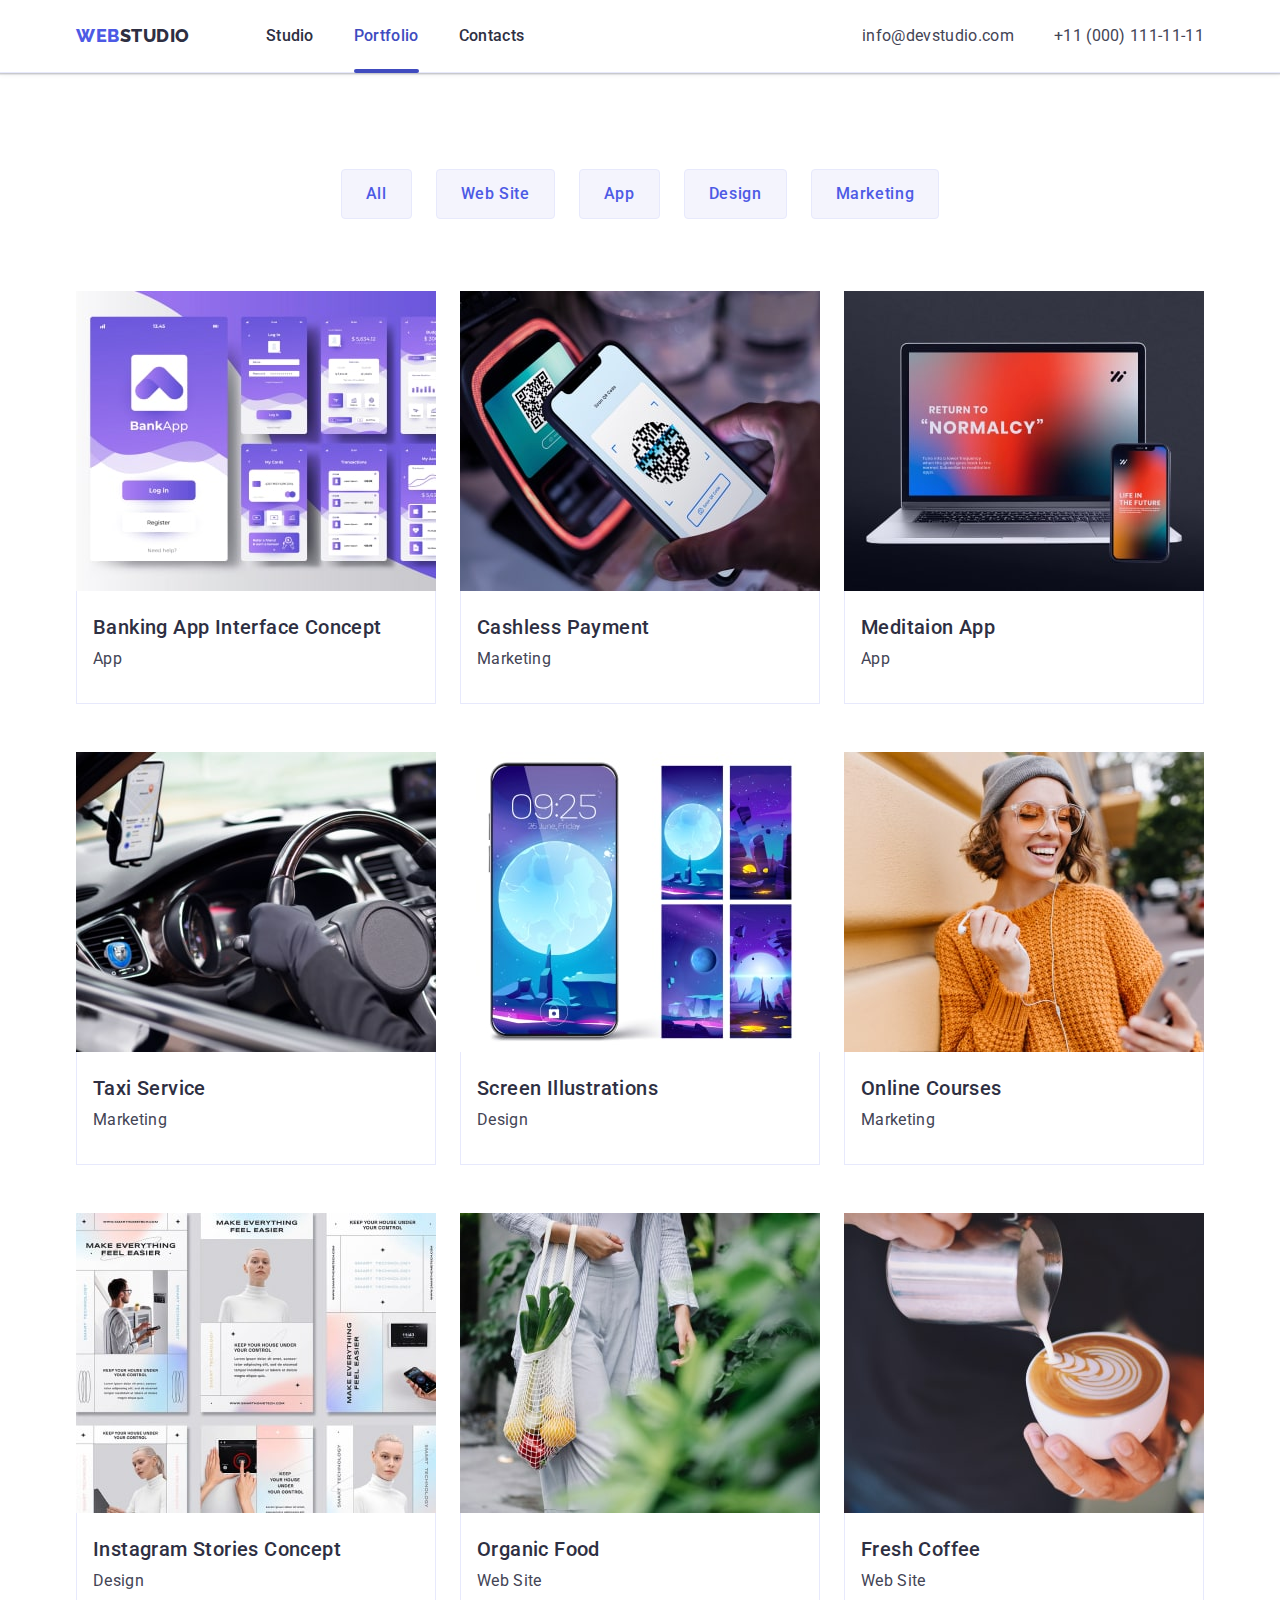
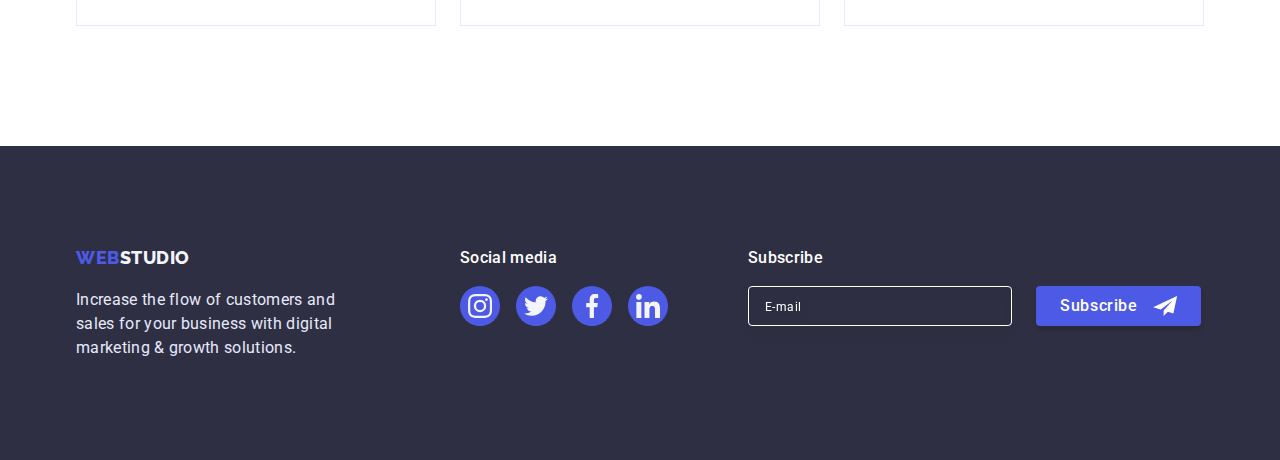
==== portfolio.html @ 574178ff "Initial commit" ====
<!DOCTYPE html>
<html lang="en">
  <head>
    <meta charset="UTF-8" />
    <meta http-equiv="X-UA-Compatible" content="IE=edge" />
    <meta name="viewport" content="width=device-width, initial-scale=1.0" />
    <title>Portfolio</title>
    <link
      href="https://fonts.googleapis.com/css2?family=Raleway:wght@800&family=Roboto:wght@400;500;700;900&display=swap"
      rel="stylesheet"
    />
    <link
      rel="stylesheet"
      href="https://cdnjs.cloudflare.com/ajax/libs/modern-normalize/1.1.0/modern-normalize.min.css"
    />
    <link rel="stylesheet" href="./css/styles.css" />
  </head>

  <body>
    <!-- TOP Line  -->

    <header class="page-header">
      <div class="container main-nav">
        <nav class="navigation">
          <a href="./index.html" class="logo"
            ><span class="accent">Web</span>Studio</a
          >

          <!-- Menu Naw -->

          <ul class="site-nav">
            <li class="page-navigation">
              <a href="./index.html" class="page">Studio</a>
            </li>
            <li class="page-navigation">
              <a href="./portfolio.html" class="page current">Portfolio</a>
            </li>
            <li class="page-navigation">
              <a href="" class="page">Contacts</a>
            </li>
          </ul>
        </nav>
        <address class="address-nav">
          <ul class="contact-nav">
            <li class="contact-link">
              <a href="mailto:info@devstudio.com" class="link"
                >info@devstudio.com</a
              >
            </li>
            <li class="contact-link">
              <a href="tel:+110001111111" class="link">+11 (000) 111-11-11</a>
            </li>
          </ul>
        </address>
      </div>
    </header>
    <!-- Navigation Button  -->
    <section class="section portfolio-section">
      <div class="container">
        <h1 class="section-title visually-hidden">Chapter</h1>
        <ul class="button-set">
          <li class="button-item">
            <button class="button-portfolio" type="button">All</button>
          </li>
          <li class="button-item">
            <button class="button-portfolio" type="button">Web Site</button>
          </li>
          <li class="button-item">
            <button class="button-portfolio" type="button">App</button>
          </li>
          <li class="button-item">
            <button class="button-portfolio" type="button">Design</button>
          </li>
          <li class="button-item">
            <button class="button-portfolio" type="button">Marketing</button>
          </li>
        </ul>

        <!-- Portfolio -->

        <ul class="card-set">
          <li class="box-image">
            <a class="portfolio-link" href="">
              <div class="portfolio-link-photo">
                <img
                  src="./images/image1.jpg"
                  alt="bank application"
                  width="360"
                />
                <div class="overlay">
                  <p class="portfolio-overlay-text">
                    14 Stylish and User-Friendly App Design Concepts · Task
                    Manager App · Calorie Tracker App · Exotic Fruit Ecommerce
                    App · Cloud Storage App
                  </p>
                </div>
              </div>
              <div class="project">
                <h2 class="title">Banking App Interface Concept</h2>
                <p class="section-title-text">App</p>
              </div></a
            >
          </li>
          <li class="box-image">
            <a class="portfolio-link" href="">
              <div class="portfolio-link-photo">
                <img
                  src="./images/image2.jpg"
                  alt="phone payment"
                  width="360"
                />
                <div class="overlay">
                  <p class="portfolio-overlay-text">
                    14 Stylish and User-Friendly App Design Concepts · Task
                    Manager App · Calorie Tracker App · Exotic Fruit Ecommerce
                    App · Cloud Storage App
                  </p>
                </div>
              </div>
              <div class="project">
                <h2 class="title">Cashless Payment</h2>
                <p class="section-title-text">Marketing</p>
              </div></a
            >
          </li>
          <li class="box-image">
            <a class="portfolio-link" href="">
              <div class="portfolio-link-photo">
                <img
                  src="./images/image3.jpg"
                  alt="phone and laptop"
                  width="360"
                />
                <div class="overlay">
                  <p class="portfolio-overlay-text">
                    14 Stylish and User-Friendly App Design Concepts · Task
                    Manager App · Calorie Tracker App · Exotic Fruit Ecommerce
                    App · Cloud Storage App
                  </p>
                </div>
              </div>
              <div class="project">
                <h2 class="title">Meditaion App</h2>
                <p class="section-title-text">App</p>
              </div></a
            >
          </li>
          <li class="box-image">
            <a class="portfolio-link" href="">
              <div class="portfolio-link-photo">
                <img src="./images/image4.jpg" alt="car inside" width="360" />
                <div class="overlay">
                  <p class="portfolio-overlay-text">
                    14 Stylish and User-Friendly App Design Concepts · Task
                    Manager App · Calorie Tracker App · Exotic Fruit Ecommerce
                    App · Cloud Storage App
                  </p>
                </div>
              </div>
              <div class="project">
                <h2 class="title">Taxi Service</h2>
                <p class="section-title-text">Marketing</p>
              </div></a
            >
          </li>
          <li class="box-image">
            <a class="portfolio-link" href="">
              <div class="portfolio-link-photo">
                <img
                  src="./images/image5.jpg"
                  alt="illustration on phone"
                  width="360"
                />
                <div class="overlay">
                  <p class="portfolio-overlay-text">
                    14 Stylish and User-Friendly App Design Concepts · Task
                    Manager App · Calorie Tracker App · Exotic Fruit Ecommerce
                    App · Cloud Storage App
                  </p>
                </div>
              </div>
              <div class="project">
                <h2 class="title">Screen Illustrations</h2>
                <p class="section-title-text">Design</p>
              </div></a
            >
          </li>
          <li class="box-image">
            <a class="portfolio-link" href="">
              <div class="portfolio-link-photo">
                <img
                  src="./images/image6.jpg"
                  alt="woman with phone"
                  width="360"
                />
                <div class="overlay">
                  <p class="portfolio-overlay-text">
                    14 Stylish and User-Friendly App Design Concepts · Task
                    Manager App · Calorie Tracker App · Exotic Fruit Ecommerce
                    App · Cloud Storage App
                  </p>
                </div>
              </div>
              <div class="project">
                <h2 class="title">Online Courses</h2>
                <p class="section-title-text">Marketing</p>
              </div></a
            >
          </li>
          <li class="box-image">
            <a class="portfolio-link" href="">
              <div class="portfolio-link-photo">
                <img
                  src="./images/image7.jpg"
                  alt="application pages"
                  width="360"
                />
                <div class="overlay">
                  <p class="portfolio-overlay-text">
                    14 Stylish and User-Friendly App Design Concepts · Task
                    Manager App · Calorie Tracker App · Exotic Fruit Ecommerce
                    App · Cloud Storage App
                  </p>
                </div>
              </div>
              <div class="project">
                <h2 class="title">Instagram Stories Concept</h2>
                <p class="section-title-text">Design</p>
              </div></a
            >
          </li>
          <li class="box-image">
            <a class="portfolio-link" href="">
              <div class="portfolio-link-photo">
                <img
                  src="./images/image8.jpg"
                  alt="woman with bag"
                  width="360"
                />
                <div class="overlay">
                  <p class="portfolio-overlay-text">
                    14 Stylish and User-Friendly App Design Concepts · Task
                    Manager App · Calorie Tracker App · Exotic Fruit Ecommerce
                    App · Cloud Storage App
                  </p>
                </div>
              </div>
              <div class="project">
                <h2 class="title">Organic Food</h2>
                <p class="section-title-text">Web Site</p>
              </div></a
            >
          </li>
          <li class="box-image">
            <a class="portfolio-link" href="">
              <div class="portfolio-link-photo">
                <img src="./images/image9.jpg" alt="cup a coffee" width="360" />
                <div class="overlay">
                  <p class="portfolio-overlay-text">
                    14 Stylish and User-Friendly App Design Concepts · Task
                    Manager App · Calorie Tracker App · Exotic Fruit Ecommerce
                    App · Cloud Storage App
                  </p>
                </div>
              </div>
              <div class="project">
                <h2 class="title">Fresh Coffee</h2>
                <p class="section-title-text">Web Site</p>
              </div></a
            >
          </li>
        </ul>
      </div>
    </section>
    <!-- Footer -->
    <footer class="page-footer">
      <div class="container footer-page">
        <div class="footer-logo">
          <a href="./index.html" class="logo"
            ><span class="accent">Web</span>Studio</a
          >
          <p class="text">
            Increase the flow of customers and sales for your business with
            digital marketing & growth solutions.
          </p>
        </div>
        <div class="footer-social">
          <h3 class="footer-title title">Social media</h3>
          <ul class="social-list">
            <li class="social-item footer">
              <a href="" class="social-link footer">
                <svg class="social-icon footer">
                  <use href="./images/symbol-defs.svg#icon-instagram"></use>
                </svg>
              </a>
            </li>
            <li class="social-item footer">
              <a href="" class="social-link footer">
                <svg class="social-icon footer">
                  <use href="./images/symbol-defs.svg#icon-twitter"></use>
                </svg>
              </a>
            </li>
            <li class="social-item footer">
              <a href="" class="social-link footer">
                <svg class="social-icon footer">
                  <use href="./images/symbol-defs.svg#icon-facebook"></use>
                </svg>
              </a>
            </li>
            <li class="social-item footer">
              <a href="" class="social-link footer">
                <svg class="social-icon footer">
                  <use href="./images/symbol-defs.svg#icon-linkedin"></use>
                </svg>
              </a>
            </li>
          </ul>
        </div>

        <div class="subscribe">
          <b class="subscribe-form-header">Subscribe</b>
          <form class="subscribe-form">
            <input
              class="subscribe-input"
              type="email"
              name="email"
              id="mail"
              placeholder="E-mail"
            />
            <button class="subscribe-button button" type="submit">
              Subscribe
              <svg class="icon-icon-send footer">
                <use href="./images/symbol-defs.svg#icon-icon-send"></use>
              </svg>
            </button>
          </form>
        </div>
      </div>
    </footer>
  </body>
</html>
---- css/styles.css ----
:root {
  --main-color-background: #ffffff;
  --second-color-background: #2e2f42;
  --third-color-background: #f4f4fd;
  --main-color-headline: #2e2f42;
  --second-color-headline: #ffffff;
  --main-color-paragraph: #434455;
  --second-color-paraagraph: #e7e9fc;
  --button-color: #4d5ae5;
  --hover-color: #404bbf;
}

/*-------------- clear styles --------- */
ul,
ol {
  list-style: none;
  padding: 0;
  margin: 0;
}
a {
  padding: 0;
  margin: 0;
  text-decoration: none;
}
p {
  padding: 0;
  margin: 0;
  text-decoration: none;
}
h1,
h2,
h3,
h4,
h5,
h6 {
  margin: 0;
}
img {
  display: block;
  max-width: 100%;
  height: auto;
}
.visually-hidden {
  width: 1px;
  height: 1px;
  clip: rect(0 0 0 0);
  clip-path: inset(100%);
  overflow: hidden;
  position: absolute;
  padding: 0;
  margin: -1px;
  border: 0;

  white-space: nowrap;
}
/*---------------- Body -----------------*/
body {
  margin: 0;
  background-color: var(--main-color-background);
  font-family: 'roboto', sans-serif;
  color: var(--main-color-paragraph);
}

.container {
  max-width: 1158px;
  padding-left: 15px;
  padding-right: 15px;
  margin: 0 auto;
}

/* -------- Navigation set ------ */
.site-nav {
  display: flex;
  margin-left: 76px;
  gap: 40px;
}

.contact-nav {
  display: flex;
  gap: 40px;
}

.navigation {
  display: flex;
  align-items: center;
}
.main-nav {
  display: flex;
  align-items: center;
}
.address-nav {
  display: flex;
  margin-left: auto;
}

/*----------------- Header -----------------*/
.page-header {
  padding-bottom: 24px;
  padding-top: 24px;
  border-bottom: 1px solid #e7e9fc;
  box-shadow: 0px 2px 1px rgba(46, 47, 66, 0.08),
    0px 1px 1px rgba(46, 47, 66, 0.16), 0px 1px 6px rgba(46, 47, 66, 0.08);
}

.page-header .logo,
.page-header .accent,
.page-footer .accent {
  align-items: center;
  font-family: 'Raleway', sans-serif;
  font-size: 18px;
  font-style: normal;
  font-weight: 800;
  text-transform: uppercase;
  letter-spacing: 0.03em;
  line-height: 1.33;

  color: var(--main-color-headline);
}
.page-header .accent,
.page-footer .accent {
  color: var(--button-color);
}

.site-nav .page {
  display: block;
  position: relative;
  font-size: 16px;
  font-style: normal;
  font-weight: 500;
  letter-spacing: 0.02em;
  line-height: 1.5;

  color: var(--main-color-headline);
  transition-duration: 250ms;

  transition-property: color;
  transition-timing-function: cubic-bezier(0.4, 0, 0.2, 1);
}
.current.page {
  color: var(--hover-color);
}

.current.page::after {
  width: 100%;
  height: 4px;
  position: absolute;
  bottom: -25px;
  left: 0;
  border-radius: 2px;
  background-color: #404bbf;
  opacity: 1;
  content: '';
}

.address-nav .link {
  font-size: 16px;
  font-style: normal;
  letter-spacing: 0.02em;
  line-height: 1.5;
  color: var(--main-color-paragraph);
  transition-duration: 250ms;

  transition-property: color;
  transition-timing-function: cubic-bezier(0.4, 0, 0.2, 1);
}

.site-nav .page:hover,
.site-nav .page:focus,
.site-nav .page:active,
.address-nav .link:hover,
.address-nav .link:focus,
.address-nav .link:active {
  color: var(--hover-color);
}

/*------------------- MAIN ----------------------- */
/*------------ Hero----------- */
.hero {
  max-width: 1440px;
  padding-bottom: 188px;
  padding-top: 188px;
  margin-left: auto;
  margin-right: auto;

  background-color: var(--second-color-background);
  background-image: linear-gradient(
      rgba(46, 47, 66, 0.7),
      rgba(46, 47, 66, 0.7)
    ),
    url(../images/people-office.jpg);
  background-position: center;
  background-repeat: no-repeat;
  background-size: cover;
  text-align: center;
}

.hero .hero-headline {
  max-width: 496px;
  margin-bottom: 48px;
  margin-left: auto;
  margin-right: auto;
  font-size: 56px;
  font-style: normal;
  font-weight: 700;
  text-align: center;
  letter-spacing: 0.02em;
  line-height: 1.07;

  color: var(--second-color-headline);
}

/*----------- button -----------*/
.button {
  padding: 16px 32px;
  border: none;
  border-radius: 4px;
  background-color: var(--button-color);
  box-shadow: 0px 4px 4px rgba(0, 0, 0, 0.15);
  font-family: inherit;
  font-size: 16px;
  font-style: normal;
  font-weight: 500;
  letter-spacing: 0.04em;
  line-height: 1.5;
  color: var(--second-color-headline);
  transition-duration: 250ms;

  transition-property: background-color;
  transition-timing-function: cubic-bezier(0.4, 0, 0.2, 1);
  cursor: pointer;
}

.button:hover,
.button:focus {
  background-color: var(--hover-color);
}

/*------------- Portfolio ------------*/
.button-portfolio {
  padding: 12px 24px;
  border: 1px solid #e7e9fc;
  border-radius: 4px;
  background-color: #f4f4fd;

  font-family: inherit;
  font-size: 16px;
  font-weight: 500;
  letter-spacing: 0.04em;
  line-height: 1.5;
  color: var(--button-color);
  transition-duration: 250ms;

  transition-property: background-color, color, border-color, box-shadow;
  transition-timing-function: cubic-bezier(0.4, 0, 0.2, 1);
  cursor: pointer;
}
.section.portfolio-section {
  padding-top: 96px;
}

.button-portfolio:hover,
.button-portfolio:focus {
  border-color: var(--hover-color);
  background-color: var(--button-color);
  box-shadow: 0px 3px 1px rgba(0, 0, 0, 0.1), 0px 2px 1px rgba(0, 0, 0, 0.08),
    0px 2px 2px rgba(0, 0, 0, 0.12);
  color: var(--second-color-headline);
}

.project {
  padding-bottom: 24px;
  padding-left: 16px;
  padding-right: 16px;
  padding-top: 24px;
  border-bottom: 1px solid #e7e9fc;
  border-left: 1px solid #e7e9fc;
  border-right: 1px solid #e7e9fc;
  color: var(--main-color-paragraph);
}
.portfolio-link:hover,
.portfolio-link:focus {
  display: block;
  box-shadow: 0px 1px 6px rgba(46, 47, 66, 0.08),
    0px 1px 1px rgba(46, 47, 66, 0.16), 0px 2px 1px rgba(46, 47, 66, 0.08);
}

.portfolio-link-photo {
  overflow: hidden;
  position: relative;
}

.overlay {
  width: 100%;
  height: 100%;
  position: absolute;
  padding-left: 32px;
  padding-right: 32px;
  padding-top: 40px;
  background-color: #4d5ae5;
  transform: translateY(0);
  transition: transform 250ms cubic-bezier(0.4, 0, 0.2, 1);
}
.portfolio-link:hover .overlay,
.portfolio-link:focus .overlay {
  transform: translateY(-100%);
}

.portfolio-overlay-text {
  font-size: 16px;
  font-weight: 400;
  letter-spacing: 0.02em;
  line-height: 1.5;
  color: #f4f4fd;
}
/* ------- Button Set -------- */
.button-set {
  display: flex;
  flex-wrap: wrap;
  align-items: center;
  justify-content: center;
  margin-bottom: 72px;
  gap: 24px;
}

/*-------------- 3 Section -------------*/
.section.no-padding {
  padding-bottom: 0;
}

.section {
  padding: 120px 0;

  color: var(--main-color-paragraph);
}

.second-section {
  padding: 120px 0;
  background-color: var(--third-color-background);
  text-align: center;
}

.person {
  padding: 24px 5px 32px;
  border-radius: 0px 0px 4px 4px;
  background-color: var(--main-color-background);
  box-shadow: 0px 1px 6px rgba(46, 47, 66, 0.08),
    0px 1px 1px rgba(46, 47, 66, 0.16), 0px 2px 1px rgba(46, 47, 66, 0.08);
}

.section-header {
  margin-bottom: 72px;
  font-size: 36px;
  font-style: normal;
  font-weight: 700;
  text-align: center;
  text-transform: capitalize;
  letter-spacing: 0.02em;
  line-height: 1.11;

  color: var(--main-color-headline);
}

.title.no-padding {
  padding: 0;
  padding-top: 8px;
}

.title {
  margin-bottom: 8px;
  font-size: 20px;
  font-style: normal;
  font-weight: 500;
  letter-spacing: 0.02em;
  line-height: 1.2;

  color: var(--main-color-headline);
}

.person .section-title-text,
.project .section-title-text {
  font-size: 16px;
  line-height: 1.5;
}
.section-title-text {
  margin-bottom: 8px;
  font-size: 16px;
  letter-spacing: 0.02em;
  line-height: 1.5;
}

/* --------- Card Set -------- */

.card-set {
  display: flex;
  column-gap: 24px;
  row-gap: 48px;
  flex-wrap: wrap;
  align-items: center;
}

.card-set > .box-item {
  width: calc((100% - 72px) / 4);
}

.card-set > .box-image {
  width: calc((100% - 48px) / 3);
}

.card-set > .customer {
  width: calc((100% - 120px) / 6);
}
/* ====== Benefits ====== */
.benefits {
  display: flex;
  gap: 24px;
}

.benefits > .benefits-list {
  width: calc((100% - 72px) / 4);
}

.benefits-icon {
  width: 64px;
  height: 64px;
}

.benefits-image {
  display: flex;
  width: 264px;
  height: 112px;
  align-items: center;
  justify-content: center;
  border-radius: 4px;
  background: #f4f4fd;
}
/*--------------- Our Team --------------*/
.social-list {
  display: flex;
  justify-content: center;
  gap: 24px;
}
.social-item {
  width: 40px;
  height: 40px;
}
.social-link {
  display: flex;
  width: 100%;
  height: 100%;
  align-items: center;
  justify-content: center;
  border-radius: 50%;
  background-color: #4d5ae5;
  transition-duration: 250ms;

  transition-property: background-color;
  transition-timing-function: cubic-bezier(0.4, 0, 0.2, 1);
  fill: #f4f4fd;
}
.social-icon {
  width: 16px;
  height: 16px;
}
.social-link:hover {
  background-color: #404bbf;
}
/* --------- Customers--------- */

.customer-logo {
  width: 104px;
  height: 56px;
  transition-duration: 250ms;

  transition-property: fill;
  transition-timing-function: cubic-bezier(0.4, 0, 0.2, 1);
  fill: #afb1b8;
}
.customer-link {
  display: flex;
  width: 168px;
  height: 88px;
  align-items: center;
  justify-content: center;
  border: 1px solid #8e8f99;
  border-radius: 4px;
  transition-duration: 250ms;

  transition-property: border-color;
  transition-timing-function: cubic-bezier(0.4, 0, 0.2, 1);
}
.customer-link:hover,
.customer-link:focus {
  border-color: #404bbf;
}
.customer-link:hover .customer-logo,
.customer-link:focus .customer-logo {
  fill: #404bbf;
}
/*------------------- Footer ------------------*/
.page-footer {
  padding: 100px 0;
  background-color: var(--second-color-background);
}

.page-footer .logo {
  display: block;
  align-items: center;
  margin-bottom: 18px;
  font-family: 'Raleway';
  font-size: 18px;
  font-style: normal;
  font-weight: 800;
  text-transform: uppercase;
  letter-spacing: 0.03em;
  line-height: 1.16;

  color: var(--third-color-background);
}

.page-footer .text {
  max-width: 264px;
  font-size: 16px;
  letter-spacing: 0.02em;
  line-height: 1.5;
  color: var(--second-color-paraagraph);
}

.social-list {
  display: flex;
  align-items: start;
}

.footer-page {
  display: flex;
}
.footer-logo {
  margin-right: 120px;
}
.footer-title {
  margin-bottom: 16px;
  font-size: 16px;
  line-height: 24px;
  color: #ffffff;
}
.footer-social > .social-list {
  gap: 16px;
}

.social-icon.footer {
  width: 24px;
  height: 24px;
}

.social-link.footer:hover {
  border-radius: 50%;
  background-color: rgba(49, 208, 170, 1);
}

.subscribe-input {
  width: 264px;
  height: 40px;
  padding-left: 16px;
  border: 1px solid #ffffff;
  border-radius: 4px;
  background-color: transparent;
  filter: drop-shadow(0px 4px 4px rgba(0, 0, 0, 0.15));
  outline: none;
  color: #ffffff;
}
.subscribe-input::placeholder {
  font-family: 'Roboto';
  font-size: 12px;
  font-style: normal;
  font-weight: 400;
  letter-spacing: 0.04em;
  line-height: 0.5;
  color: #ffffff;
}

.icon-icon-send {
  width: 24px;
  height: 20px;
  position: absolute;
  top: 50%;
  right: 24px;
  transform: translateY(-50%);
  fill: #ffffff;
}

.subscribe-form {
  display: flex;
  margin-top: 16px;
  gap: 24px;
}
.subscribe {
  display: block;
  margin-left: 80px;
}
.subscribe-form-header {
  display: block;
  font-family: 'Roboto';
  font-size: 16px;
  font-size: 16px;
  font-style: normal;
  font-weight: 500;
  letter-spacing: 0.02em;
  line-height: 24px;
  line-height: 1.5;
  color: #ffffff;
}

.subscribe-button {
  align-content: flex-start;
  width: 165px;
  height: 40px;
  position: relative;
  padding: 8px 24px;
  text-align: start;
}

/*--------- Modal Window --------*/
.backdrop {
  width: 100%;
  height: 100%;
  position: fixed;
  top: 0;
  left: 0;

  background-color: rgba(46, 47, 66, 0.4);

  transition: opacity 250ms cubic-bezier(0.4, 0, 0.2, 1),
    visibility 250ms cubic-bezier(0.4, 0, 0.2, 1);
}

.backdrop.is-hidden {
  opacity: 0;
  pointer-events: none;
}

.backdrop.is-hidden .modal {
  transform: translate(-50%, -50%) scaleX(0);
}

.modal {
  width: 408px;
  height: auto;
  position: absolute;
  top: 50%;
  left: 50%;
  padding: 72px 24px 24px 24px;
  border-radius: 4px;

  background-color: #fcfcfc;
  box-shadow: 0px 1px 1px rgba(0, 0, 0, 0.14), 0px 1px 3px rgba(0, 0, 0, 0.12),
    0px 2px 1px rgba(0, 0, 0, 0.2);
  transform: translate(-50%, -50%) scaleX(1);

  transition: transform 250ms cubic-bezier(0.4, 0, 0.2, 1);
}
.close-modal-button {
  display: flex;
  width: 24px;
  height: 24px;
  align-items: center;
  justify-content: center;
  position: absolute;
  top: 24px;
  right: 24px;
  border: 1px solid rgba(0, 0, 0, 0.1);
  border-radius: 50%;
  background-color: #e7e9fc;
}
.close-modal-button:hover,
.close-modal-button:active,
.close-modal-button:focus {
  background-color: #404bbf;
}

.icon-button-close {
  width: 8px;
  height: 8px;
  fill: #2e2f42;
}

.close-modal-button:hover .icon-button-close,
.close-modal-button:active .icon-button-close,
.close-modal-button:focus .icon-button-close {
  fill: #ffffff;
}

/* ------ Form -------- */

.contact-form {
  display: flex;
  flex-direction: column;
}
.contact-form-header {
  margin-bottom: 16px;
  font-family: 'Roboto';
  font-size: 16px;
  font-style: normal;
  font-weight: 500;
  text-align: center;
  letter-spacing: 0.02em;
  line-height: 1.5;
  color: var(--main-color-headline);
}

.label-form-name {
  margin-bottom: 4px;
  font-family: 'Roboto';
  font-size: 12px;
  font-style: normal;
  font-weight: 400;
  letter-spacing: 0.01em;
  line-height: 1.16;
  color: #8e8f99;
}
.textarea-form {
  width: 360px;
  height: 120px;
  padding-left: 16px;
  padding-top: 8px;
  border: 1px solid rgba(46, 47, 66, 0.4);
  border-radius: 4px;
  resize: none;
  outline: transparent;
  font-family: 'Roboto';
  font-size: 12px;
  font-style: normal;
  font-weight: 400;
  letter-spacing: 0.04em;
  line-height: 1.16;
  transition-duration: 250ms;
  transition-property: border;
  transition-timing-function: cubic-bezier(0.4, 0, 0.2, 1);
}

.textarea-form::placeholder {
  font-family: 'Roboto';
  font-size: 12px;
  font-style: normal;
  font-weight: 400;
  letter-spacing: 0.04em;
  line-height: 1.16;
  color: rgba(46, 47, 66, 0.4);
}

.textarea-form:focus,
.textarea-form:active {
  border: 1px solid #4d5ae5;
  border-radius: 4px;
}

.policy-form-area {
  padding-bottom: 24px;
  padding-top: 16px;
}

.label-policy {
  display: flex;
  align-items: end;
  font-family: 'Roboto';
  font-size: 12px;
  font-style: normal;
  font-weight: 400;
  letter-spacing: 0.04em;
  line-height: 1.16;
  color: #8e8f99;
  gap: 8px;
}

.label-policy > a {
  text-decoration: underline;
  color: #4d5ae5;
}

.label-policy::before {
  display: block;
  width: 16px;
  height: 16px;
  border: 1px solid rgba(46, 47, 66, 0.4);
  border-radius: 2px;
  content: '';
  transition-duration: 250ms;
  transition-property: background-color;
  transition-timing-function: cubic-bezier(0.4, 0, 0.2, 1);
}

.input-checkbox:checked + .label-policy::before {
  border: none;
  background-color: #404bbf;
  background-image: url(../images/check-icon.svg);
  background-position: center;
  background-repeat: no-repeat;
}

.contact-form-area {
  display: flex;
  flex-direction: column;
  position: relative;
  margin-bottom: 8px;
}

.icon {
  position: absolute;
  top: 50%;
  left: 19px;
  transform: translateY(-50%);
  transition-duration: 250ms;
  transition-property: fill;
  transition-timing-function: cubic-bezier(0.4, 0, 0.2, 1);
}

.submit-button {
  align-self: center;
  width: 169px;
  height: 56px;
}

.icon-person {
  width: 18px;
  height: 18px;
}
.icon-phone {
  width: 18px;
  height: 24px;
}
.icon-email {
  width: 18px;
  height: 24px;
}
.input-form {
  width: 360px;
  height: 40px;
  padding-left: 38px;
  border: 1px solid rgba(46, 47, 66, 0.4);
  border-radius: 4px;
  outline: transparent;
  font-family: 'Roboto';
  font-size: 12px;
  font-style: normal;
  font-weight: 400;
  letter-spacing: 0.04em;
  line-height: 1.16;
  transition-duration: 250ms;
  transition-property: border;
  transition-timing-function: cubic-bezier(0.4, 0, 0.2, 1);
}

.input-form:focus,
.input-form:active {
  border: 1px solid #4d5ae5;
  border-radius: 4px;
}

.input-form:focus + .icon,
.input-form:active + .icon {
  fill: #4d5ae5;
}
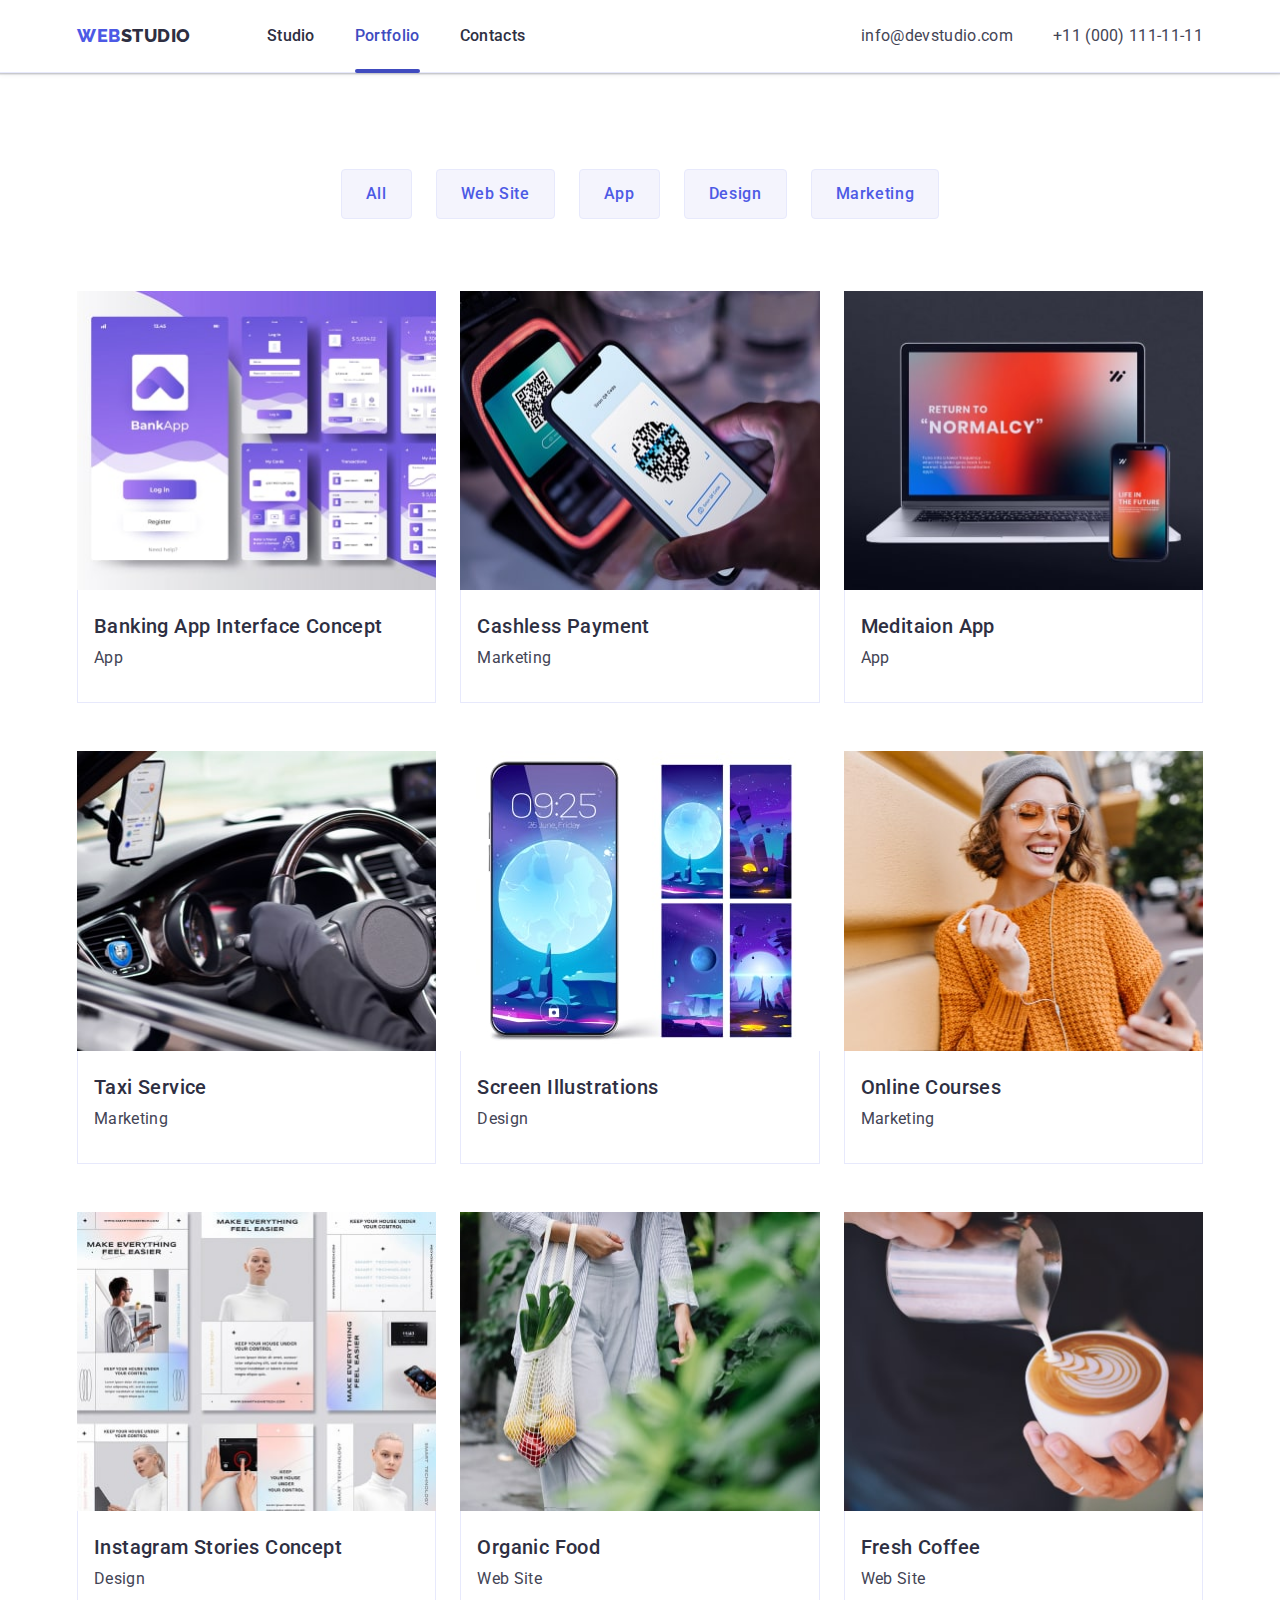
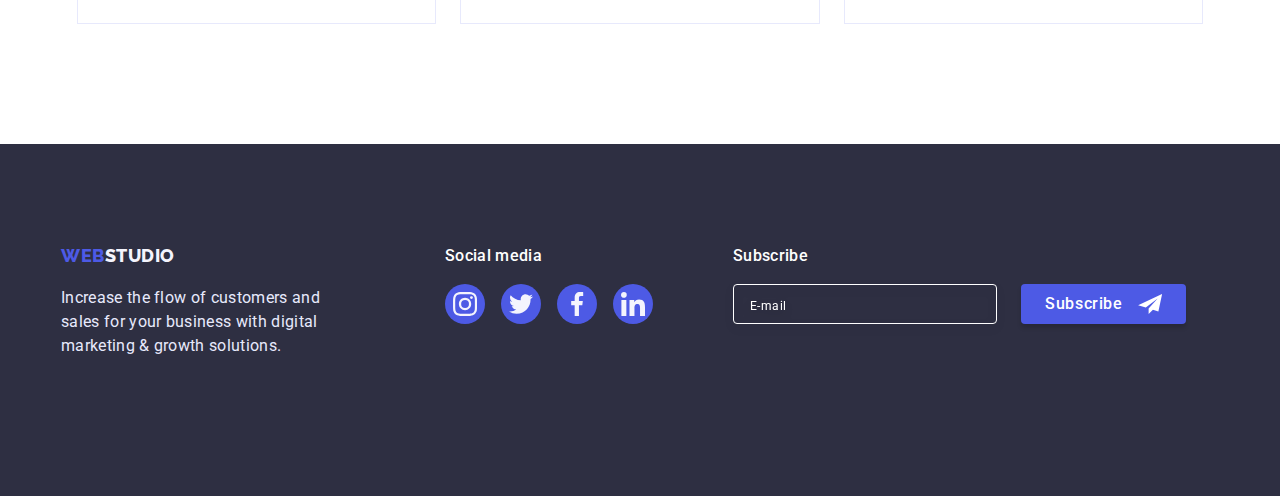
==== commit 0e72dac5: "before check" ====
--- a/portfolio.html
+++ b/portfolio.html
@@ -14,6 +14,7 @@
       href="https://cdnjs.cloudflare.com/ajax/libs/modern-normalize/1.1.0/modern-normalize.min.css"
     />
     <link rel="stylesheet" href="./css/styles.css" />
+    <link rel="stylesheet" href="./css/media.css" />
   </head>
 
   <body>
--- a/css/styles.css
+++ b/css/styles.css
@@ -62,37 +62,121 @@
 }
 
 .container {
-  max-width: 1158px;
-  padding-left: 15px;
-  padding-right: 15px;
+  width: 100%;
+  padding-left: 16px;
+  padding-right: 16px;
   margin: 0 auto;
 }
 
 /* -------- Navigation set ------ */
+
 .site-nav {
-  display: flex;
-  margin-left: 76px;
-  gap: 40px;
-}
-
-.contact-nav {
-  display: flex;
-  gap: 40px;
-}
-
+  display: none;
+}
+.address-nav {
+  display: none;
+}
+.button-hamburger {
+  display: flex;
+  justify-content: center;
+  padding: 0;
+  background: #ffffff;
+  border: none;
+  align-self: flex-end;
+}
+.icon-hamburger {
+  display: block;
+  width: 32px;
+  height: 32px;
+  stroke: #000;
+}
+.backdrop .menu-modal {
+  width: 100%;
+  height: 100%;
+}
+.no-scroll {
+  margin: 0;
+  height: 100%;
+  overflow: hidden;
+}
 .navigation {
   display: flex;
   align-items: center;
 }
 .main-nav {
   display: flex;
+  justify-content: space-between;
   align-items: center;
 }
-.address-nav {
-  display: flex;
-  margin-left: auto;
-}
-
+/* ------ MENU MODAL -------- */
+.backdrop .menu-modal {
+  padding: 80px 24px 40px 40px;
+}
+.menu-modal .close-modal-button {
+  background-color: rgba(231, 233, 252, 0.1);
+}
+.menu-modal {
+  display: flex;
+  flex-direction: column;
+  justify-content: space-between;
+}
+
+.modal-nav .page {
+  font-family: 'Roboto';
+  font-size: 36px;
+  font-style: normal;
+  font-weight: 700;
+  letter-spacing: 0.02em;
+  line-height: 1.11;
+
+  color: var(--main-color-headline);
+  transition-duration: 250ms;
+
+  transition-property: color;
+  transition-timing-function: cubic-bezier(0.4, 0, 0.2, 1);
+}
+
+.menu-navigation:not(:last-child) {
+  margin-bottom: 40px;
+}
+
+.contact-phone-menu {
+  margin-bottom: 40px;
+  font-family: 'Roboto';
+  font-style: normal;
+  font-weight: 700;
+  font-size: 36px;
+  line-height: 1.11;
+  letter-spacing: 0.02em;
+}
+.contact-link-menu {
+  margin-bottom: 48px;
+  font-family: 'Roboto';
+  font-style: normal;
+  font-weight: 500;
+  font-size: 20px;
+  line-height: 1.2;
+  letter-spacing: 0.02em;
+}
+.menu-modal .social-list {
+  gap: 56px;
+  justify-content: flex-start;
+}
+.menu-modal .social-icon {
+  width: 24px;
+  height: 24px;
+}
+.menu-modal .social-link {
+  width: 40px;
+  height: 40px;
+}
+.address-menu .link {
+  color: inherit;
+}
+.modal-nav .page:active,
+.address-menu .link:active {
+  color: rgba(64, 75, 191, 1);
+}
 /*----------------- Header -----------------*/
 .page-header {
   padding-bottom: 24px;
@@ -121,64 +205,12 @@
   color: var(--button-color);
 }
 
-.site-nav .page {
-  display: block;
-  position: relative;
-  font-size: 16px;
-  font-style: normal;
-  font-weight: 500;
-  letter-spacing: 0.02em;
-  line-height: 1.5;
-
-  color: var(--main-color-headline);
-  transition-duration: 250ms;
-
-  transition-property: color;
-  transition-timing-function: cubic-bezier(0.4, 0, 0.2, 1);
-}
-.current.page {
-  color: var(--hover-color);
-}
-
-.current.page::after {
-  width: 100%;
-  height: 4px;
-  position: absolute;
-  bottom: -25px;
-  left: 0;
-  border-radius: 2px;
-  background-color: #404bbf;
-  opacity: 1;
-  content: '';
-}
-
-.address-nav .link {
-  font-size: 16px;
-  font-style: normal;
-  letter-spacing: 0.02em;
-  line-height: 1.5;
-  color: var(--main-color-paragraph);
-  transition-duration: 250ms;
-
-  transition-property: color;
-  transition-timing-function: cubic-bezier(0.4, 0, 0.2, 1);
-}
-
-.site-nav .page:hover,
-.site-nav .page:focus,
-.site-nav .page:active,
-.address-nav .link:hover,
-.address-nav .link:focus,
-.address-nav .link:active {
-  color: var(--hover-color);
-}
-
 /*------------------- MAIN ----------------------- */
 /*------------ Hero----------- */
 .hero {
-  max-width: 1440px;
-  padding-bottom: 188px;
-  padding-top: 188px;
+  max-width: 100%;
+  padding-bottom: 112px;
+  padding-top: 112px;
   margin-left: auto;
   margin-right: auto;
 
@@ -187,24 +219,36 @@
       rgba(46, 47, 66, 0.7),
       rgba(46, 47, 66, 0.7)
     ),
-    url(../images/people-office.jpg);
+    url(../images/mob-people-office.jpg);
   background-position: center;
   background-repeat: no-repeat;
   background-size: cover;
   text-align: center;
 }
-
-.hero .hero-headline {
-  max-width: 496px;
-  margin-bottom: 48px;
+@media (min-device-pixel-ratio: 2),
+  (-webkit-min-device-pixel-ratio: 2),
+  (min-resolution: 192dpi),
+  (min-resolution: 2dppx) {
+  .hero {
+    background-image: linear-gradient(
+        rgba(46, 47, 66, 0.7),
+        rgba(46, 47, 66, 0.7)
+      ),
+      url(../images/mob-people-office-2x.jpg);
+  }
+}
+
+.hero-headline {
+  max-width: 320px;
+  margin-bottom: 72px;
   margin-left: auto;
   margin-right: auto;
-  font-size: 56px;
+  font-size: 36px;
   font-style: normal;
   font-weight: 700;
   text-align: center;
   letter-spacing: 0.02em;
-  line-height: 1.07;
+  line-height: 1.11;
 
   color: var(--second-color-headline);
 }
@@ -323,14 +367,15 @@
 }
 
 /*-------------- 3 Section -------------*/
-.section.no-padding {
-  padding-bottom: 0;
-}
 
 .section {
-  padding: 120px 0;
+  padding: 96px 0;
 
   color: var(--main-color-paragraph);
+}
+
+.services {
+  display: none;
 }
 
 .second-section {
@@ -360,29 +405,32 @@
   color: var(--main-color-headline);
 }
 
-.title.no-padding {
-  padding: 0;
-  padding-top: 8px;
+.person .title {
+  text-align: center;
+  font-weight: 500;
+  font-size: 20px;
+  line-height: 1.2;
 }
 
 .title {
+  text-align: center;
   margin-bottom: 8px;
-  font-size: 20px;
-  font-style: normal;
-  font-weight: 500;
-  letter-spacing: 0.02em;
-  line-height: 1.2;
+  font-size: 36px;
+  font-style: normal;
+  font-weight: 700;
+  letter-spacing: 0.02em;
+  line-height: 1.11;
 
   color: var(--main-color-headline);
 }
 
 .person .section-title-text,
 .project .section-title-text {
+  margin-bottom: 8px;
   font-size: 16px;
   line-height: 1.5;
 }
 .section-title-text {
-  margin-bottom: 8px;
   font-size: 16px;
   letter-spacing: 0.02em;
   line-height: 1.5;
@@ -392,31 +440,29 @@
 
 .card-set {
   display: flex;
-  column-gap: 24px;
-  row-gap: 48px;
+  flex-direction: column;
+  row-gap: 72px;
   flex-wrap: wrap;
   align-items: center;
 }
 
-.card-set > .box-item {
-  width: calc((100% - 72px) / 4);
-}
-
 .card-set > .box-image {
   width: calc((100% - 48px) / 3);
 }
 
-.card-set > .customer {
-  width: calc((100% - 120px) / 6);
+.section .card-set {
+  flex-direction: row;
+  column-gap: 16px;
+}
+
+.card-set > .customer-list {
+  width: calc((100% - 16px) / 2);
 }
 /* ====== Benefits ====== */
 .benefits {
   display: flex;
-  gap: 24px;
-}
-
-.benefits > .benefits-list {
-  width: calc((100% - 72px) / 4);
+  flex-wrap: wrap;
+  gap: 72px;
 }
 
 .benefits-icon {
@@ -425,13 +471,7 @@
 }
 
 .benefits-image {
-  display: flex;
-  width: 264px;
-  height: 112px;
-  align-items: center;
-  justify-content: center;
-  border-radius: 4px;
-  background: #f4f4fd;
+  display: none;
 }
 /*--------------- Our Team --------------*/
 .social-list {
@@ -477,7 +517,6 @@
 }
 .customer-link {
   display: flex;
-  width: 168px;
   height: 88px;
   align-items: center;
   justify-content: center;
@@ -498,11 +537,12 @@
 }
 /*------------------- Footer ------------------*/
 .page-footer {
-  padding: 100px 0;
+  padding: 96px 0;
   background-color: var(--second-color-background);
 }
 
 .page-footer .logo {
+  text-align: center;
   display: block;
   align-items: center;
   margin-bottom: 18px;
@@ -518,7 +558,7 @@
 }
 
 .page-footer .text {
-  max-width: 264px;
+  text-align: center;
   font-size: 16px;
   letter-spacing: 0.02em;
   line-height: 1.5;
@@ -532,17 +572,19 @@
 
 .footer-page {
   display: flex;
-}
-.footer-logo {
-  margin-right: 120px;
-}
+  flex-direction: column;
+  justify-content: center;
+}
+
 .footer-title {
+  margin-top: 72px;
   margin-bottom: 16px;
   font-size: 16px;
   line-height: 24px;
   color: #ffffff;
 }
 .footer-social > .social-list {
+  margin-bottom: 72px;
   gap: 16px;
 }
 
@@ -557,13 +599,14 @@
 }
 
 .subscribe-input {
-  width: 264px;
+  width: 398px;
   height: 40px;
   padding-left: 16px;
   border: 1px solid #ffffff;
   border-radius: 4px;
   background-color: transparent;
   filter: drop-shadow(0px 4px 4px rgba(0, 0, 0, 0.15));
+  opacity: 0.6;
   outline: none;
   color: #ffffff;
 }
@@ -589,12 +632,14 @@
 
 .subscribe-form {
   display: flex;
+  flex-wrap: wrap;
+  justify-content: center;
   margin-top: 16px;
-  gap: 24px;
+  gap: 16px;
 }
 .subscribe {
   display: block;
-  margin-left: 80px;
+  text-align: center;
 }
 .subscribe-form-header {
   display: block;
@@ -642,12 +687,12 @@
 }
 
 .modal {
-  width: 408px;
+  width: 100%;
   height: auto;
   position: absolute;
   top: 50%;
   left: 50%;
-  padding: 72px 24px 24px 24px;
+  padding: 72px 16px 24px;
   border-radius: 4px;
 
   background-color: #fcfcfc;
@@ -717,7 +762,7 @@
   color: #8e8f99;
 }
 .textarea-form {
-  width: 360px;
+  width: 100%;
   height: 120px;
   padding-left: 16px;
   padding-top: 8px;
@@ -831,7 +876,7 @@
   height: 24px;
 }
 .input-form {
-  width: 360px;
+  width: 100%;
   height: 40px;
   padding-left: 38px;
   border: 1px solid rgba(46, 47, 66, 0.4);
--- a/css/media.css
+++ b/css/media.css
@@ -0,0 +1,366 @@
+@media screen and (min-width: 428px) {
+  .container {
+    max-width: 428px;
+  }
+
+  .hero {
+    max-width: 428px;
+  }
+
+  .backdrop .menu-modal {
+    width: 428px;
+  }
+  .customer-link {
+    max-width: 190px;
+  }
+  .modal {
+    width: 392px;
+  }
+  .input-form {
+    width: 360px;
+  }
+  .textarea-form {
+    width: 360px;
+  }
+}
+
+@media screen and (min-width: 768px) {
+  .container {
+    max-width: 768px;
+  }
+  /* hamburger */
+  .button-hamburger {
+    display: none;
+  }
+  /* Navigation */
+  .page-header {
+    padding-bottom: 16px;
+    padding-top: 16px;
+  }
+  .site-nav {
+    display: flex;
+    margin-left: 76px;
+    gap: 40px;
+  }
+
+  .contact-nav {
+    display: flex;
+    flex-direction: column;
+    gap: 12px;
+  }
+
+  .main-nav {
+    justify-content: none;
+  }
+  .address-nav {
+    display: flex;
+    margin-left: auto;
+  }
+  /* HEADER */
+  .site-nav .page {
+    display: block;
+    position: relative;
+    font-size: 16px;
+    font-style: normal;
+    font-weight: 500;
+    letter-spacing: 0.02em;
+    line-height: 1.5;
+
+    color: var(--main-color-headline);
+    transition-duration: 250ms;
+
+    transition-property: color;
+    transition-timing-function: cubic-bezier(0.4, 0, 0.2, 1);
+  }
+  .current.page {
+    color: var(--hover-color);
+  }
+
+  .current.page::after {
+    width: 100%;
+    height: 4px;
+    position: absolute;
+    bottom: -30px;
+    left: 0;
+    border-radius: 2px;
+    background-color: #404bbf;
+    opacity: 1;
+    content: '';
+  }
+
+  .address-nav .link {
+    font-size: 12px;
+    font-style: normal;
+    letter-spacing: 0.02em;
+    line-height: 1.17;
+    color: var(--main-color-paragraph);
+    transition-duration: 250ms;
+
+    transition-property: color;
+    transition-timing-function: cubic-bezier(0.4, 0, 0.2, 1);
+  }
+
+  .site-nav .page:hover,
+  .site-nav .page:focus,
+  .site-nav .page:active,
+  .address-nav .link:hover,
+  .address-nav .link:focus,
+  .address-nav .link:active {
+    color: var(--hover-color);
+  }
+  /* HERO */
+  .hero {
+    max-width: 768px;
+    background-image: linear-gradient(
+        rgba(46, 47, 66, 0.7),
+        rgba(46, 47, 66, 0.7)
+      ),
+      url(../images/tab-people-office.jpg);
+  }
+
+  @media (min-device-pixel-ratio: 2),
+    (-webkit-min-device-pixel-ratio: 2),
+    (min-resolution: 192dpi),
+    (min-resolution: 2dppx) {
+    .hero {
+      background-image: linear-gradient(
+          rgba(46, 47, 66, 0.7),
+          rgba(46, 47, 66, 0.7)
+        ),
+        url(../images/tab-people-office-2x.jpg);
+    }
+  }
+
+  .hero-headline {
+    max-width: 496px;
+    margin-bottom: 36px;
+    font-size: 56px;
+    line-height: 1.07;
+  }
+  /* section benefit */
+  .benefits {
+    row-gap: 72px;
+    column-gap: 24px;
+  }
+  .benefits > .benefits-list {
+    width: calc((100% - 24px) / 2);
+  }
+  .title {
+    text-align: left;
+  }
+  /* our team */
+  .card-set {
+    justify-content: center;
+    flex-direction: row;
+    column-gap: 24px;
+    row-gap: 64px;
+  }
+  /* clients */
+  .section .card-set {
+    column-gap: 24px;
+  }
+
+  .card-set > .customer-list {
+    width: calc((100% - 230px) / 3);
+  }
+
+  .customer-link {
+    width: 168px;
+  }
+  /* footer */
+
+  .footer-page {
+    padding-left: 108px;
+    padding-right: 108px;
+    flex-direction: row;
+    flex-wrap: wrap;
+    justify-content: flex-start;
+    gap: 72px 24px;
+  }
+  .footer-title {
+    margin-top: 0;
+  }
+  .subscribe {
+    text-align: start;
+  }
+
+  .subscribe-form {
+    flex-wrap: nowrap;
+    gap: 24px;
+  }
+  .subscribe-input {
+    width: 264px;
+  }
+  /* .footer-logo {
+    margin-right: 24px;
+  } */
+  .page-footer .text {
+    max-width: 264px;
+  }
+  .page-footer .logo {
+    text-align: start;
+  }
+  .page-footer .text {
+    text-align: start;
+  }
+  /* modal */
+
+  .modal {
+    width: 408px;
+    padding: 72px 25px 24px 23px;
+  }
+}
+
+@media screen and (min-width: 1200px) {
+  /* header */
+  .page-header {
+    padding-bottom: 24px;
+    padding-top: 24px;
+  }
+  .address-nav .link {
+    font-size: 16px;
+    line-height: 1.5;
+  }
+  .contact-nav {
+    flex-direction: row;
+    gap: 40px;
+  }
+  .current.page::after {
+    bottom: -25px;
+  }
+  /* ----- HERO ---- */
+  .container {
+    max-width: 1158px;
+  }
+  .hero {
+    max-width: 1440px;
+    background-image: linear-gradient(
+        rgba(46, 47, 66, 0.7),
+        rgba(46, 47, 66, 0.7)
+      ),
+      url(../images/tab-people-office.jpg);
+    padding-bottom: 188px;
+    padding-top: 188px;
+  }
+
+  @media (min-device-pixel-ratio: 2),
+    (-webkit-min-device-pixel-ratio: 2),
+    (min-resolution: 192dpi),
+    (min-resolution: 2dppx) {
+    .hero {
+      background-image: linear-gradient(
+          rgba(46, 47, 66, 0.7),
+          rgba(46, 47, 66, 0.7)
+        ),
+        url(../images/people-office-2x.jpg);
+    }
+  }
+
+  .hero-headline {
+    margin-bottom: 48px;
+  }
+  /* section benefit */
+  .section.no-padding {
+    padding-bottom: 0;
+  }
+
+  .benefits-image {
+    display: flex;
+    width: 264px;
+    height: 112px;
+    align-items: center;
+    justify-content: center;
+    border-radius: 4px;
+    background: #f4f4fd;
+  }
+
+  .benefits {
+    gap: 24px;
+  }
+
+  .benefits > .benefits-list {
+    width: calc((100% - 72px) / 4);
+  }
+  .title.no-padding {
+    padding: 0;
+    padding-top: 8px;
+  }
+
+  .title {
+    font-weight: 500;
+    font-size: 20px;
+    line-height: 1.2;
+
+    color: var(--main-color-headline);
+  }
+  .section-title-text {
+    margin-bottom: 8px;
+  }
+  /* what we are doing */
+  .services {
+    display: flex;
+  }
+  /* our team */
+  .second-section {
+    padding: 120px 0;
+  }
+  .card-set {
+    row-gap: 48px;
+  }
+
+  .card-set > .box-item {
+    width: calc((100% - 72px) / 4);
+  }
+  /* clients */
+  .section {
+    padding: 120px 0;
+  }
+  .card-set > .customer-list {
+    width: calc((100% - 120px) / 6);
+  }
+
+  /* footer */
+  .footer-page {
+    flex-direction: row;
+    padding: 0;
+    gap: 0;
+  }
+  .footer-logo {
+    margin-right: 120px;
+  }
+  .page-footer .text {
+    max-width: 264px;
+  }
+  .page-footer .logo {
+    text-align: start;
+  }
+  .page-footer .text {
+    text-align: start;
+  }
+  .subscribe-form {
+    flex-wrap: nowrap;
+    justify-content: flex-start;
+    gap: 24px;
+  }
+  .subscribe {
+    margin-left: 80px;
+    text-align: start;
+  }
+  .subscribe-input {
+    width: 264px;
+    opacity: 1;
+  }
+
+  .footer-title {
+    font-size: 16px;
+    line-height: 24px;
+    color: #ffffff;
+  }
+  .page-footer {
+    padding: 100px 0;
+  }
+  /* modal */
+  .modal {
+    padding: 72px 24px 24px 24px;
+  }
+}
